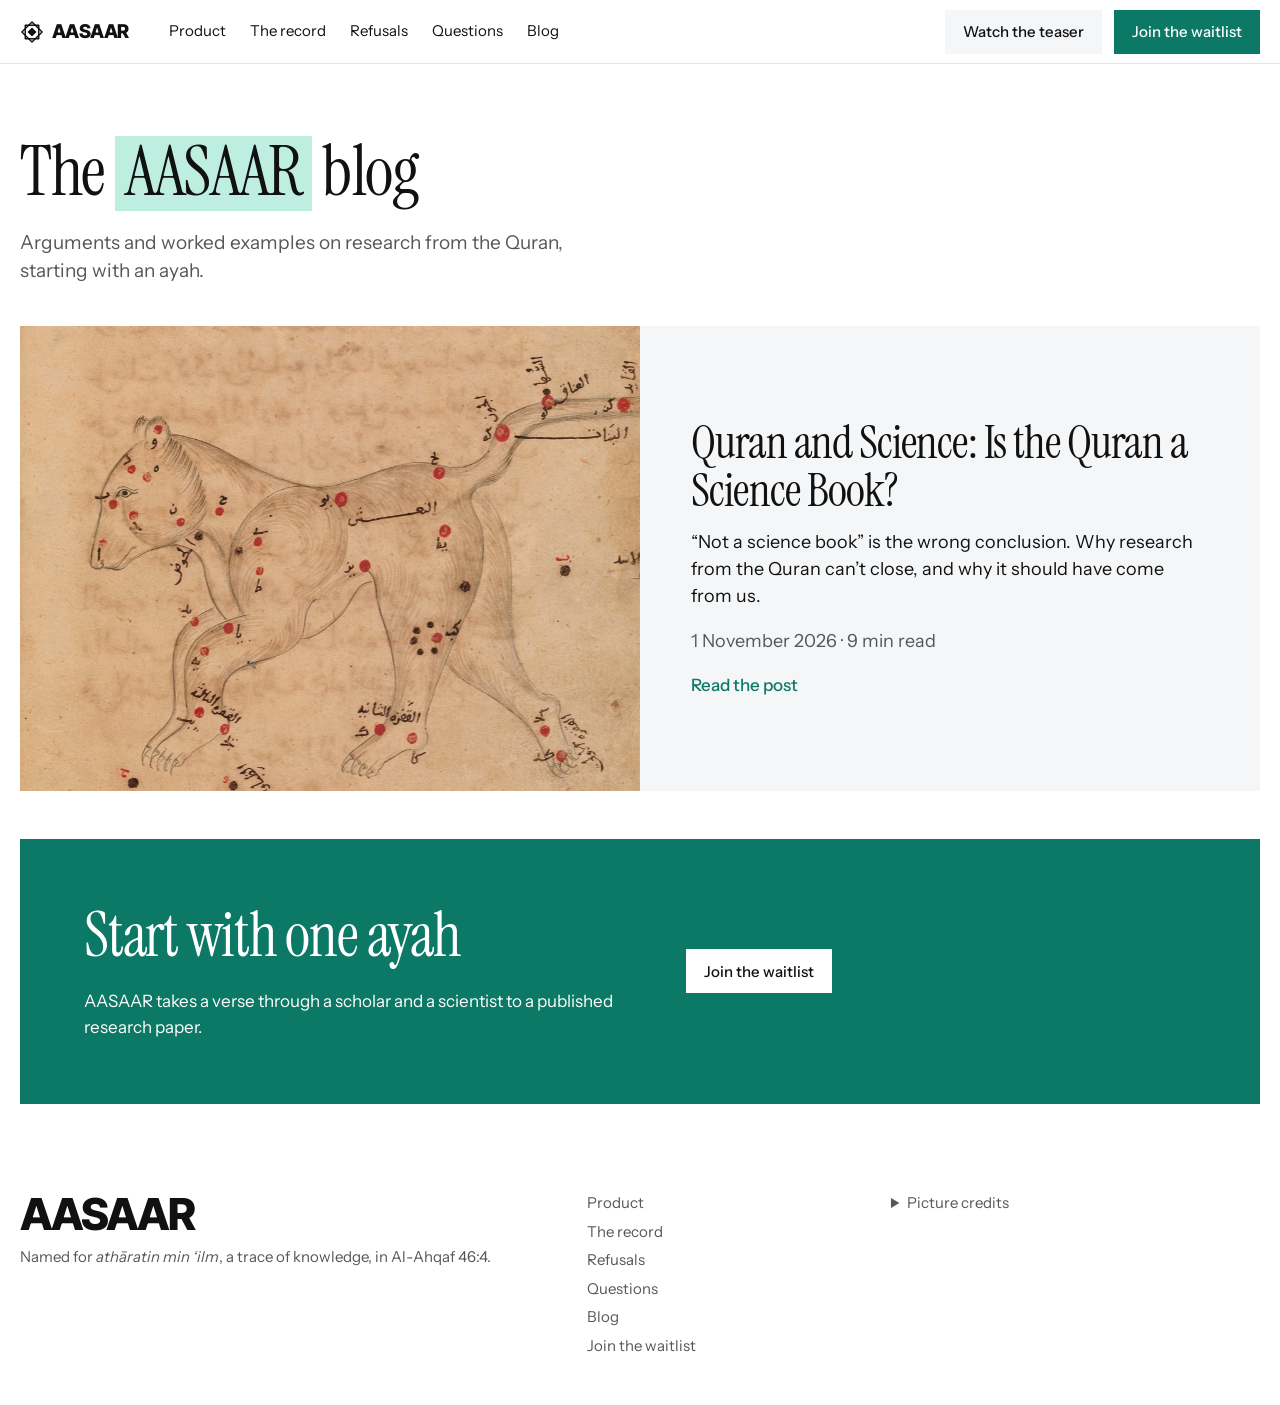
==== blog/index.html @ b554398e "Add a blog with the first post on Quran and science The blog page lists posts, and the first post ar" ====
<!doctype html>
<html lang="en">
<head>
<meta charset="utf-8">
<meta name="viewport" content="width=device-width, initial-scale=1">
<title>Blog: AASAAR</title>
<meta name="description" content="Arguments and worked examples on research from the Quran, from the team behind AASAAR.">
<link rel="canonical" href="https://devv-shayan.github.io/aasaar/blog/">
<meta property="og:title" content="The AASAAR blog">
<meta property="og:description" content="Arguments and worked examples on research from the Quran.">
<meta property="og:image" content="https://devv-shayan.github.io/aasaar/media/reel-poster.jpg">
<meta name="twitter:card" content="summary_large_image">
<link rel="icon" type="image/png" sizes="32x32" href="../assets/favicon-32x32.png">
<link rel="apple-touch-icon" href="../assets/apple-touch-icon.png">
<link rel="preconnect" href="https://fonts.googleapis.com">
<link rel="preconnect" href="https://fonts.gstatic.com" crossorigin>
<link href="https://fonts.googleapis.com/css2?family=Instrument+Sans:wght@400;500;700&family=Instrument+Serif&family=Amiri+Quran&display=swap" rel="stylesheet">
<link href="https://fonts.googleapis.com/css2?family=Inter+Tight:wght@800&text=AASAAR&display=swap" rel="stylesheet">
<link rel="stylesheet" href="../style.css">
</head>
<body>
<svg width="0" height="0" style="position:absolute" aria-hidden="true"><symbol id="mark" viewBox="0 0 100 100">
  <polygon points="22,22 78,22 78,78 22,78" fill="none" stroke="currentColor" stroke-width="6" stroke-linejoin="round"/>
  <polygon points="50,8 92,50 50,92 8,50" fill="none" stroke="currentColor" stroke-width="6" stroke-linejoin="round"/>
  <polygon points="50,31 69,50 50,69 31,50" fill="currentColor"/>
</symbol></svg>

<header class="bar">
  <a class="brand" href="../"><svg width="24" height="24" aria-hidden="true"><use href="#mark"/></svg>AASAAR</a>
  <nav aria-label="Page"><a href="../#tag">Product</a><a href="../#record">The record</a><a href="../#refusals">Refusals</a><a href="../#questions">Questions</a><a href="./" aria-current="page">Blog</a></nav>
  <a class="btn btn--ghost" href="../#reel-section">Watch the teaser</a>
  <a class="btn" href="../#join">Join the waitlist</a>
</header>

<main id="top">
<section class="blog-head wrap">
  <h1>The <mark>AASAAR</mark> blog</h1>
  <p class="lead">Arguments and worked examples on research from the Quran, starting with an ayah.</p>
</section>

<section class="wrap" aria-label="Posts">
  <a class="post-link" href="quran-and-science/">
    <img src="../media/al-sufi-fixed-stars-crop.jpg" alt="A constellation from al-Sufi’s Book of Fixed Stars">
    <div class="post-link__text"><h2 class="post-link__title">Quran and Science: Is the Quran a Science Book?</h2><p>“Not a science book” is the wrong conclusion. Why research from the Quran can’t close, and why it should have come from us.</p><p class="post-meta">1 November 2026 · 9 min read</p><span class="more">Read the post</span></div>
  </a>
</section>

<section class="wrap"><div class="cta">
  <div><h2>Start with one ayah</h2><p>AASAAR takes a verse through a scholar and a scientist to a published research paper.</p></div>
  <div><a class="btn btn--light" href="../#join">Join the waitlist</a></div>
</div></section>
</main>

<footer class="foot wrap">
  <div><p class="foot__name">AASAAR</p><p>Named for <i>athāratin min ‘ilm</i>, a trace of knowledge, in Al-Ahqaf 46:4.</p></div>
  <nav aria-label="Footer"><a href="../#tag">Product</a><a href="../#record">The record</a><a href="../#refusals">Refusals</a><a href="../#questions">Questions</a><a href="./">Blog</a><a href="../#join">Join the waitlist</a></nav>
  <details class="credits"><summary>Picture credits</summary><p>Manuscripts: public domain, via Wikimedia Commons.</p></details>
</footer>
<script src="../blog.js"></script>
</body>
</html>
---- style.css ----
:root{--ink:#111;--soft:#55575a;--line:#e3e5e7;--tone:#f5f6f7;--accent:#0c7866;--tint:#bdeee0;--tint2:#ffe927;--tint3:#ffc9a3;--tint4:#cfdcff;--night:#0b0d0c;
  --serif:"Instrument Serif",Georgia,serif;--text:"Instrument Sans",system-ui,sans-serif;--arabic:"Amiri Quran","Instrument Serif",serif}
*,*::before,*::after{box-sizing:border-box}
html{scroll-behavior:smooth;scroll-padding-top:72px}
body{margin:0;background:#fff;color:var(--ink);font:400 17px/1.5 var(--text);-webkit-font-smoothing:antialiased;overflow-x:clip}
h1,h2,p,ul,dl,dd{margin:0;padding:0}ul{list-style:none}a{color:inherit}img,video{display:block;max-width:100%}
h1,h2{font-family:var(--serif);font-weight:400;letter-spacing:-.02em;line-height:1.05}
h1{font-size:clamp(46px,5.4vw,78px)}h2{font-size:clamp(38px,4.4vw,62px)}
mark{background:linear-gradient(transparent 10%,var(--c,var(--tint)) 10%,var(--c,var(--tint)) 94%,transparent 94%);color:inherit;padding:0 .14em}
.m2{--c:var(--tint2)}.m3{--c:var(--tint3)}.m4{--c:var(--tint4)}
.wrap{width:min(1240px,100% - 40px);margin-inline:auto}
.sr{position:absolute;width:1px;height:1px;overflow:hidden;clip-path:inset(50%)}
:focus-visible{outline:3px solid var(--accent);outline-offset:2px}

.btn{display:inline-flex;align-items:center;justify-content:center;min-height:44px;padding:0 18px;border:0;background:var(--accent);color:#fff;font:500 15px/1 var(--text);text-decoration:none;white-space:nowrap;cursor:pointer;transition:background-color .18s,transform .18s}
.btn:hover{background:#0a5c4e;transform:translateY(-1px)}
.btn--ghost{background:var(--tone);color:var(--ink)}.btn--ghost:hover{background:var(--line)}
.btn--light{background:#fff;color:var(--ink)}.btn--light:hover{background:var(--tone)}

.bar{position:sticky;top:0;z-index:20;display:flex;align-items:center;gap:12px;height:64px;padding:0 max(20px,calc((100% - 1240px)/2));background:#fff;border-bottom:1px solid var(--line)}
.brand{display:flex;gap:8px;align-items:center;font:800 19px/1 "Inter Tight",sans-serif;letter-spacing:-.03em;text-decoration:none;margin-right:28px}
.bar nav{display:flex;gap:24px;margin-right:auto}.bar nav a{font-size:15px;text-decoration:none}.bar nav a:hover{color:var(--accent)}

.hero{display:grid;grid-template-columns:1.05fr 1fr;gap:48px;align-items:center;padding:72px 0 64px}
.note-bar{display:inline-block;padding:5px 10px;background:var(--tint);font-size:14px;text-decoration:none;margin-bottom:24px}
.lead{margin:20px 0 28px;max-width:32em;font-size:19px;color:var(--soft)}
.quick{display:flex;gap:8px;max-width:460px}.quick input{flex:1;min-width:0}
input{min-height:44px;padding:0 12px;border:1px solid var(--line);background:#fff;color:var(--ink);font:400 16px var(--text);width:100%}
.status{font-size:14px;margin-top:8px}.status:empty{display:none}

.panel{background:#fff;border:1px solid var(--line);border-radius:6px;padding:16px;font-size:14px;line-height:1.4;box-shadow:0 12px 32px rgba(0,0,0,.08)}
.row{display:flex;justify-content:space-between;align-items:center;gap:10px}
.line{display:flex;justify-content:space-between;gap:12px;padding:9px 0;border-bottom:1px solid var(--line)}.line em{font-style:normal;color:var(--soft);white-space:nowrap}
.ok{color:var(--accent)!important;font-weight:700}.no{color:#b4540a!important;font-weight:700}
.tag{padding:2px 8px;background:var(--tone);font-size:13px;font-weight:700;font-style:normal;white-space:nowrap}.tag--y{background:var(--tint2)}.tag--g{background:var(--accent);color:#fff}
.dim{color:var(--soft)}.go{color:var(--accent)}
.ayah{margin:10px 0 2px;font:400 clamp(23px,2.2vw,31px)/2.3 var(--arabic);text-align:right}
[lang=ar]{font-family:var(--arabic);font-weight:400}
.tr{color:var(--soft)}.q{margin:12px 0;padding:10px 12px;background:var(--tone)}
.root{display:flex;gap:12px;align-items:baseline;margin-top:12px;padding:8px 12px;background:var(--tint)}.root b{font:400 20px/1.9 var(--arabic)}
.stack{position:relative;height:430px}.stack .panel{position:absolute}
.p-a{top:0;right:0;width:78%}.p-b{top:62px;right:9%;width:80%}.p-c{top:170px;left:0;width:84%}

.names{display:flex;justify-content:space-between;gap:24px;flex-wrap:wrap;padding:28px 0 56px;color:var(--soft);font:400 clamp(20px,2vw,27px)/1 var(--serif)}
.names i{font:400 13px var(--text);margin-left:6px}
.center{text-align:center;padding:72px 0}.center h2{font-size:clamp(46px,5.6vw,80px)}.center p{max-width:38em;margin:18px auto 26px;color:var(--soft);font-size:19px}

.feature{padding:56px 0}
.feature__head{display:flex;justify-content:space-between;align-items:flex-start;gap:32px;margin-bottom:32px}.feature__head p{max-width:36em;margin-top:12px;color:var(--soft)}
.feature__body{display:grid;grid-template-columns:1fr 2fr;gap:40px;align-items:center}.feature__body--flip{grid-template-columns:2fr 1fr}
.points li{padding:16px 0;border-bottom:1px solid var(--line);color:var(--soft);font-size:16px}.points b{display:block;color:var(--ink)}
.stagebox{position:relative;isolation:isolate;overflow:hidden;padding:clamp(24px,5vw,64px);background:var(--ink)}
.stagebox::before{content:"";position:absolute;inset:0;z-index:-1;background:var(--pic) center/cover;opacity:.9;transform:scale(1.1)}
.stagebox .panel{max-width:560px;margin:auto;font-size:15px}
.panel--sheet{padding:28px;border-radius:2px}.sheet{margin:6px 0 16px;font:400 clamp(24px,2.6vw,34px)/1.08 var(--serif)}
dl{display:grid;grid-template-columns:6em 1fr;gap:8px 12px}dt{color:var(--soft)}dd{font-weight:500}

.pixels{display:grid;grid-template-columns:repeat(32,1fr);width:100%}.pixels i{aspect-ratio:1}
.dark{background:var(--night);color:#fff;padding:56px 0 72px}
.dark__head{display:flex;justify-content:space-between;align-items:center;gap:24px;margin-bottom:36px}.dark h2 span{color:#b9bcbf}
.dark video{width:100%;background:#000}
.three{display:grid;grid-template-columns:repeat(3,1fr);gap:32px;margin-top:36px;color:#b9bcbf;font-size:16px}.three b{display:block;color:#fff}

.record{display:grid;grid-template-columns:1.2fr 1fr;gap:56px;align-items:center;padding:72px 0}
.tiles{display:grid;grid-template-columns:repeat(3,1fr);gap:8px}.tiles img{width:100%;aspect-ratio:1;object-fit:cover}
.record p{margin:14px 0;color:var(--soft)}.more{color:var(--accent);font-weight:500}

.refuse{padding:56px 0}.grid3{display:grid;grid-template-columns:repeat(3,1fr);margin-top:32px;border-top:1px solid var(--line);border-left:1px solid var(--line)}
.grid3 p{padding:22px;border-right:1px solid var(--line);border-bottom:1px solid var(--line);color:var(--soft);font-size:16px}.grid3 b{display:block;color:var(--ink);font-size:17px}

.faq{display:grid;grid-template-columns:1fr 2fr;gap:40px;padding:56px 0}
.faq details{padding:15px 0;border-bottom:1px solid var(--line)}.faq summary{cursor:pointer;font-weight:500}.faq details p{margin-top:8px;color:var(--soft)}

.cta{display:grid;grid-template-columns:1.1fr 1fr;gap:40px;align-items:center;margin:48px 0;padding:clamp(28px,5vw,72px);background:var(--accent);color:#fff}
.cta h2{font-size:clamp(40px,4.8vw,68px);margin-bottom:22px}
.chips{display:flex;flex-wrap:wrap;gap:6px;margin-bottom:10px}.chip{position:relative;cursor:pointer}.chip input{position:absolute;inset:0;opacity:0;margin:0;min-height:0;cursor:pointer}
.chip span{display:block;padding:7px 12px;background:#0a5c4e;font-size:15px}.chip input:checked+span{background:#fff;color:var(--ink)}.chip input:focus-visible+span{outline:3px solid var(--tint2)}
.joinform>input{margin-bottom:8px;border-color:transparent}.joinform .quick{max-width:none}.joinform .quick input{border-color:transparent}
.cta__card{color:var(--ink)}

.foot{display:grid;grid-template-columns:2fr 1fr 1.4fr;gap:40px;padding:40px 0 48px;font-size:15px;color:var(--soft)}
.foot__name{font:800 44px/1 "Inter Tight",sans-serif;letter-spacing:-.045em;color:var(--ink);margin-bottom:10px}
.foot nav{display:grid;gap:6px}.foot nav a{text-decoration:none}.credits summary{cursor:pointer}

.center--line{padding:72px 0 16px}
.lenses{display:grid;grid-template-columns:repeat(4,1fr);gap:24px;margin-top:40px;color:var(--soft);font-size:16px}.lenses b{display:block;color:var(--ink)}
.dark__line{margin-top:64px;text-align:center;font-size:clamp(46px,6.6vw,96px)}
.record__line{font:400 clamp(24px,2.3vw,32px)/1.15 var(--serif);color:var(--ink)!important}

.post-link{display:grid;grid-template-columns:1fr 1fr;align-items:center;background:var(--tone);text-decoration:none;transition:background-color .15s}
.post-link:hover{background:var(--line)}.post-link:hover .more{text-decoration:underline}
.post-link img{width:100%;height:100%;aspect-ratio:4/3;object-fit:cover}
.post-link__text{padding:clamp(24px,4vw,56px)}
.post-link__title{font:400 clamp(32px,3.6vw,50px)/1.05 var(--serif);letter-spacing:-.02em}
.post-link__text p{margin:14px 0 18px;font-size:18px}
.post-meta{color:var(--soft);font-size:15px}

.blog-head{padding:72px 0 40px}.blog-head .lead{margin-bottom:0}

.post-head{display:grid;grid-template-columns:1.1fr 1fr;gap:48px;align-items:center;padding:64px 0 48px}
.post-head h1{font-size:clamp(34px,4.9vw,72px)}.post-head .lead{margin:20px 0 16px}
.post-head img{width:100%;aspect-ratio:4/3;object-fit:cover}
.post-body{display:grid;grid-template-columns:minmax(0,720px) minmax(200px,280px);justify-content:space-between;gap:64px;padding-bottom:40px}
.toc{position:sticky;top:88px;align-self:start;padding:20px;background:var(--tone);font-size:15px}
.toc b{display:block;margin-bottom:8px}.toc ul{margin-bottom:16px}.toc li{padding:5px 0}.toc a{text-decoration:none}.toc a:hover{color:var(--accent)}.toc .btn{width:100%}

.prose{font-size:18px;line-height:1.6}
.prose h2{margin:64px 0 16px;font-size:clamp(30px,3.2vw,44px)}.prose>h2:first-child{margin-top:0}
.prose h3{margin:28px 0 6px;font:700 19px/1.3 var(--text)}
.prose p{margin:16px 0}.prose h3+p{margin-top:0}
.prose a:not(.btn){color:var(--accent)}
.prose ul,.prose ol{margin:16px 0;padding-left:1.3em}.prose ul{list-style:disc}.prose ol{list-style:decimal}.prose li{margin:10px 0;padding-left:.2em}
.prose blockquote{margin:24px 0;padding:8px 24px 12px;background:var(--tone)}.prose blockquote .ayah{margin:0}
.prose table{width:100%;margin:24px 0;border-collapse:collapse;font-size:16px}
.prose th,.prose td{padding:12px 16px 12px 0;border-bottom:1px solid var(--line);text-align:left;vertical-align:top}.prose th{font-weight:700}
.prose td:first-child{width:32%}
.prose .tiles{margin:24px 0}.prose span[lang=ar]{white-space:nowrap}.prose .small{color:var(--soft);font-size:16px}.prose .sources li{font-size:16px;margin:6px 0}

@media (max-width:900px){
  .post-link,.post-head,.post-body{grid-template-columns:minmax(0,1fr)}.post-head{gap:28px;padding:44px 0 32px}.post-body{gap:32px}
  .toc{position:static;order:-1}
  .bar nav,.bar .btn--ghost{display:none}.brand{margin-right:auto}
  .hero,.record,.faq,.cta,.foot{grid-template-columns:minmax(0,1fr)}.hero{padding:44px 0}
  .stack{height:450px}.p-a,.p-b,.p-c{width:92%}
  .feature__body,.feature__body--flip{grid-template-columns:minmax(0,1fr)}.feature__body--flip .points{order:2}
  .feature__head,.dark__head{display:block}.dark__head .btn,.feature__head .btn{margin-top:16px}
  .three,.grid3,.lenses{grid-template-columns:1fr}.names{gap:12px 20px;justify-content:flex-start}
}
@media (max-width:520px){.quick{flex-direction:column}.pixels{grid-template-columns:repeat(16,1fr)}}

/* motion: everything starts hidden only when script runs, and only transform and opacity travel */
mark{background-repeat:no-repeat;background-size:100% 100%}
.js mark{background-size:0 100%}
.js .in mark,.js mark.in{background-size:100% 100%;transition:background-size .7s cubic-bezier(.2,.7,.2,1) .25s}
.js .reveal{opacity:0;transform:translateY(22px)}
.js .reveal.in{opacity:1;transform:none;transition:opacity .6s cubic-bezier(.2,.7,.2,1) var(--d,0ms),transform .6s cubic-bezier(.2,.7,.2,1) var(--d,0ms)}
.js .tiles img.reveal{transform:scale(.94)}
.js .tiles img.reveal.in{transform:none}
.stack .panel{transition:translate .2s linear}
.js .stack .panel{animation:drop .7s cubic-bezier(.2,.7,.2,1) both}
.js .p-a{animation-delay:.15s}.js .p-b{animation-delay:.3s}.js .p-c{animation-delay:.45s}
@keyframes drop{from{opacity:0;transform:translateY(28px) scale(.97)}to{opacity:1;transform:none}}
.caret{display:inline-block;width:2px;height:1em;margin-left:2px;vertical-align:-.15em;background:var(--accent);animation:blink 1s steps(2) infinite}
@keyframes blink{50%{opacity:0}}
.pop{animation:pop .4s cubic-bezier(.2,.7,.2,1)}
@keyframes pop{from{opacity:.2;transform:translateY(5px)}to{opacity:1;transform:none}}
#hero-count{display:inline-block}
.stagebox::before{transform:scale(1.14) translateY(var(--y,0px))}
.js .stagebox .panel{transform:translateY(26px);opacity:0}
.js .stagebox.in .panel{transform:none;opacity:1;transition:opacity .6s .15s,transform .6s cubic-bezier(.2,.7,.2,1) .15s}
.stagebox .waiting{color:var(--soft)!important;font-weight:400}
.js .pixels i{opacity:0;transform:scale(.5)}
.js .pixels.in i{opacity:1;transform:none;transition:opacity .25s var(--t,0ms),transform .25s var(--t,0ms)}
.panel{transition:translate .2s}
.stagebox .panel:hover{translate:0 -3px}
.line{transition:background-color .15s}.panel .line:hover{background:var(--tone)}
.grid3 p{transition:background-color .15s}.grid3 p:hover{background:var(--tone)}
.tiles img{transition:scale .2s}.tiles img:hover{scale:1.03}

@media (prefers-reduced-motion:reduce){
  html{scroll-behavior:auto}
  *,*::before,*::after{animation:none!important;transition:none!important}
  .js mark{background-size:100% 100%}
  .js .reveal,.js .stagebox .panel,.js .pixels i{opacity:1;transform:none}
  .caret{display:none}
}

/* blog figures */
.fig{margin:28px 0}.fig img{width:100%}
.fig figcaption{margin-top:8px;color:var(--soft);font-size:15px;line-height:1.4}
.fig--side{float:right;width:42%;margin:6px 0 16px 28px}.prose h2{clear:both}.prose blockquote{display:flow-root}
.notes{padding:20px 24px 28px;background:var(--tone)}.notes .ayah{margin:0 0 12px}
.notes__row{display:grid;grid-template-columns:repeat(3,1fr);gap:12px}
.prose .notes__row p{margin:0;padding:14px;background:var(--tint2);font-size:16px;line-height:1.35;rotate:-1.5deg}
.prose .notes__row p:nth-child(2){rotate:1deg;translate:0 6px}.prose .notes__row p:nth-child(3){rotate:-.5deg}
.notes__row b{display:block;font-size:24px;line-height:1.7}
@media (max-width:600px){.fig--side{float:none;width:100%;margin:24px 0}.notes__row{grid-template-columns:1fr}}
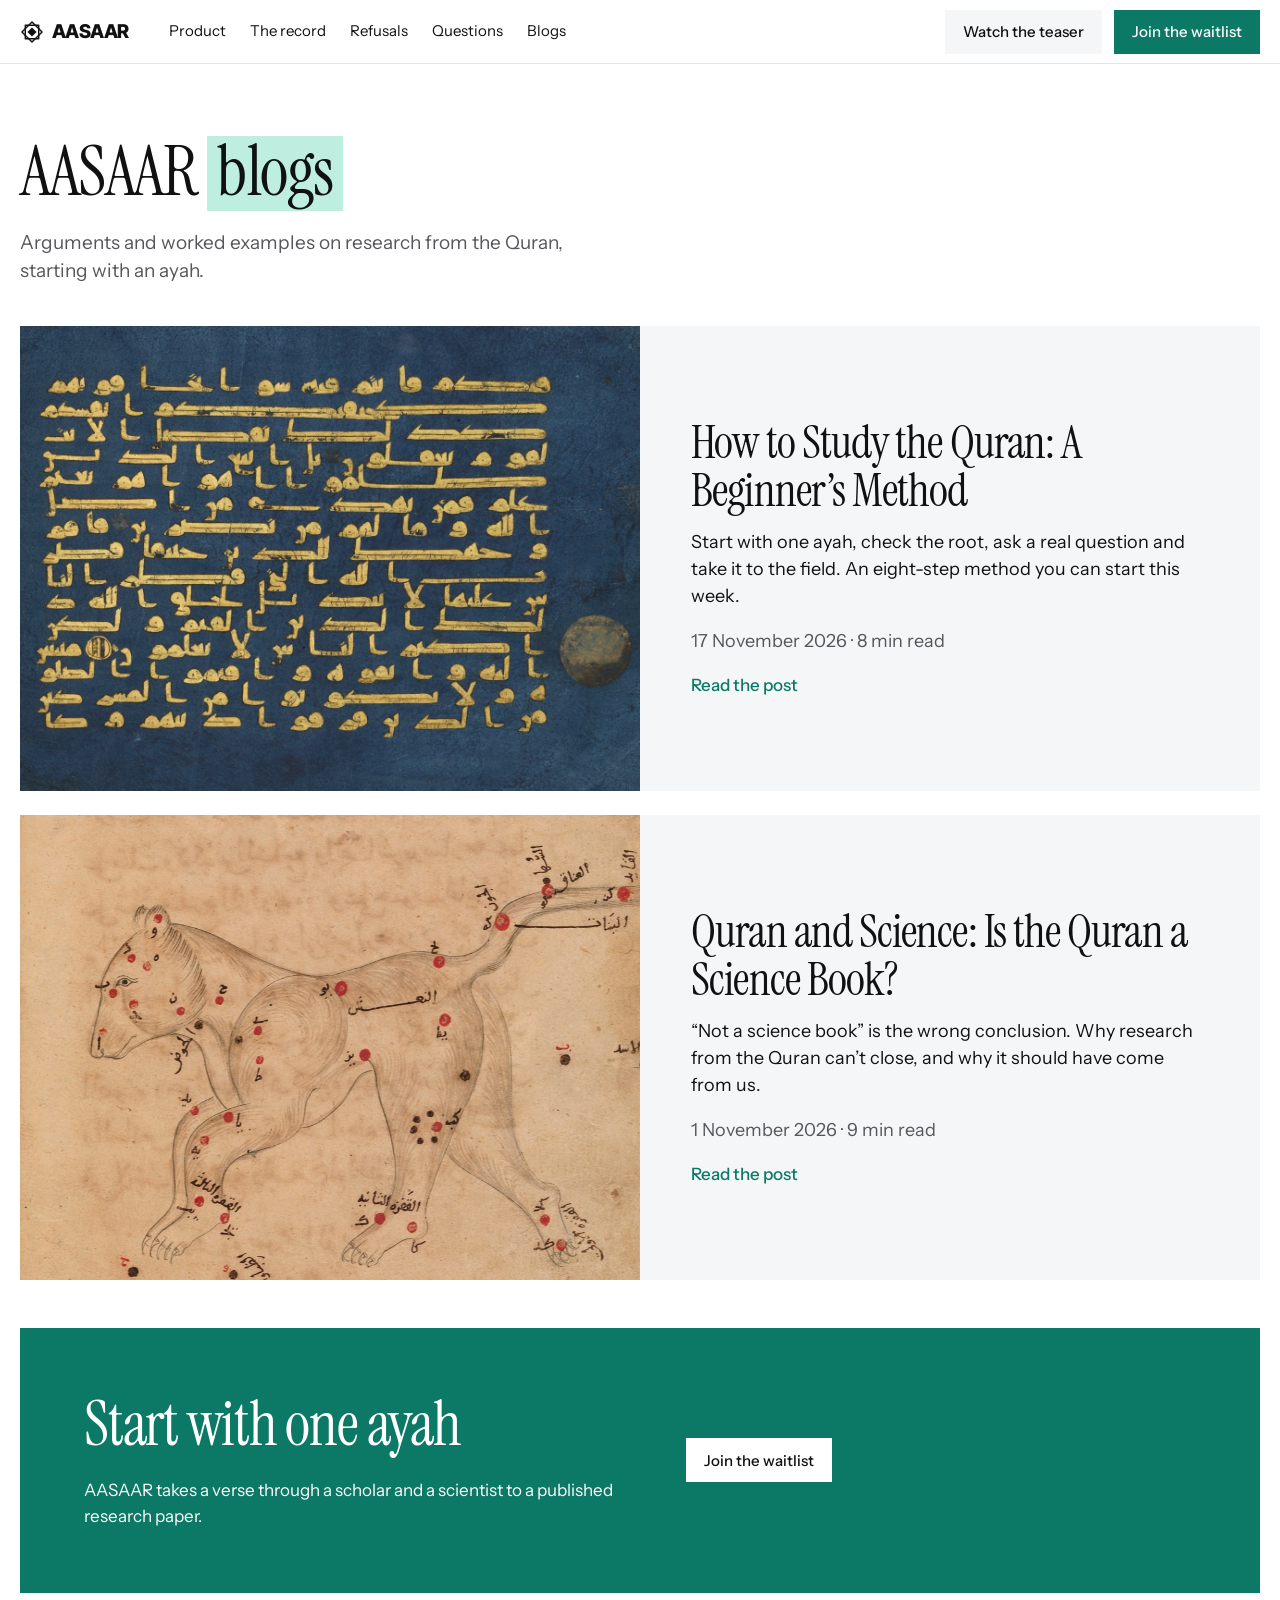
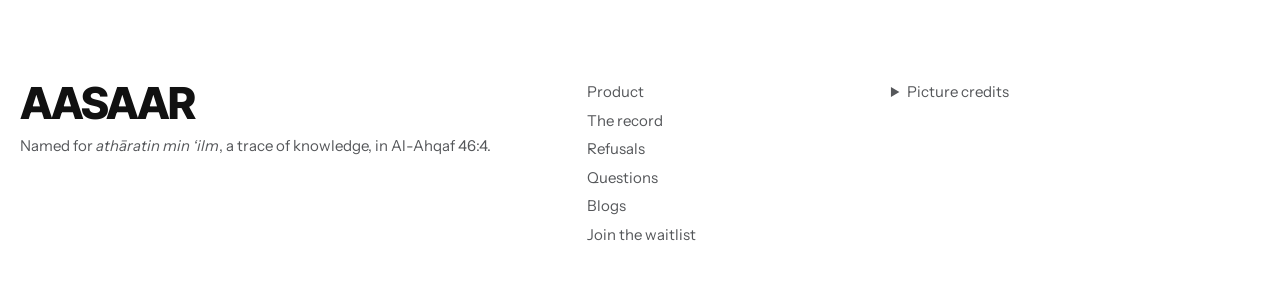
==== commit 62195894: "Add the beginner's guide post and call the blog "Blogs" The new post sets out an eight-step method f" ====
--- a/blog/index.html
+++ b/blog/index.html
@@ -3,10 +3,10 @@
 <head>
 <meta charset="utf-8">
 <meta name="viewport" content="width=device-width, initial-scale=1">
-<title>Blog: AASAAR</title>
+<title>Blogs: AASAAR</title>
 <meta name="description" content="Arguments and worked examples on research from the Quran, from the team behind AASAAR.">
 <link rel="canonical" href="https://devv-shayan.github.io/aasaar/blog/">
-<meta property="og:title" content="The AASAAR blog">
+<meta property="og:title" content="AASAAR blogs">
 <meta property="og:description" content="Arguments and worked examples on research from the Quran.">
 <meta property="og:image" content="https://devv-shayan.github.io/aasaar/media/reel-poster.jpg">
 <meta name="twitter:card" content="summary_large_image">
@@ -27,18 +27,22 @@
 
 <header class="bar">
   <a class="brand" href="../"><svg width="24" height="24" aria-hidden="true"><use href="#mark"/></svg>AASAAR</a>
-  <nav aria-label="Page"><a href="../#tag">Product</a><a href="../#record">The record</a><a href="../#refusals">Refusals</a><a href="../#questions">Questions</a><a href="./" aria-current="page">Blog</a></nav>
+  <nav aria-label="Page"><a href="../#tag">Product</a><a href="../#record">The record</a><a href="../#refusals">Refusals</a><a href="../#questions">Questions</a><a href="./" aria-current="page">Blogs</a></nav>
   <a class="btn btn--ghost" href="../#reel-section">Watch the teaser</a>
   <a class="btn" href="../#join">Join the waitlist</a>
 </header>
 
 <main id="top">
 <section class="blog-head wrap">
-  <h1>The <mark>AASAAR</mark> blog</h1>
+  <h1>AASAAR <mark>blogs</mark></h1>
   <p class="lead">Arguments and worked examples on research from the Quran, starting with an ayah.</p>
 </section>
 
-<section class="wrap" aria-label="Posts">
+<section class="wrap posts" aria-label="Posts">
+  <a class="post-link" href="how-to-study-the-quran/">
+    <img src="../media/blog/blue-quran-folio.jpg" alt="Gold kufic script on indigo parchment">
+    <div class="post-link__text"><h2 class="post-link__title">How to Study the Quran: A Beginner’s Method</h2><p>Start with one ayah, check the root, ask a real question and take it to the field. An eight-step method you can start this week.</p><p class="post-meta">17 November 2026 · 8 min read</p><span class="more">Read the post</span></div>
+  </a>
   <a class="post-link" href="quran-and-science/">
     <img src="../media/al-sufi-fixed-stars-crop.jpg" alt="A constellation from al-Sufi’s Book of Fixed Stars">
     <div class="post-link__text"><h2 class="post-link__title">Quran and Science: Is the Quran a Science Book?</h2><p>“Not a science book” is the wrong conclusion. Why research from the Quran can’t close, and why it should have come from us.</p><p class="post-meta">1 November 2026 · 9 min read</p><span class="more">Read the post</span></div>
@@ -53,8 +57,8 @@
 
 <footer class="foot wrap">
   <div><p class="foot__name">AASAAR</p><p>Named for <i>athāratin min ‘ilm</i>, a trace of knowledge, in Al-Ahqaf 46:4.</p></div>
-  <nav aria-label="Footer"><a href="../#tag">Product</a><a href="../#record">The record</a><a href="../#refusals">Refusals</a><a href="../#questions">Questions</a><a href="./">Blog</a><a href="../#join">Join the waitlist</a></nav>
-  <details class="credits"><summary>Picture credits</summary><p>Manuscripts: public domain, via Wikimedia Commons.</p></details>
+  <nav aria-label="Footer"><a href="../#tag">Product</a><a href="../#record">The record</a><a href="../#refusals">Refusals</a><a href="../#questions">Questions</a><a href="./">Blogs</a><a href="../#join">Join the waitlist</a></nav>
+  <details class="credits"><summary>Picture credits</summary><p>Manuscripts: public domain, via Wikimedia Commons. Folio from the “Blue Qur’an” (2004.88): public domain, The Metropolitan Museum of Art.</p></details>
 </footer>
 <script src="../blog.js"></script>
 </body>
--- a/style.css
+++ b/style.css
@@ -88,7 +88,7 @@
 .record__line{font:400 clamp(24px,2.3vw,32px)/1.15 var(--serif);color:var(--ink)!important}
 
 .post-link{display:grid;grid-template-columns:1fr 1fr;align-items:center;background:var(--tone);text-decoration:none;transition:background-color .15s}
-.post-link:hover{background:var(--line)}.post-link:hover .more{text-decoration:underline}
+.post-link:hover{background:var(--line)}.posts{display:grid;gap:24px}.post-link:hover .more{text-decoration:underline}
 .post-link img{width:100%;height:100%;aspect-ratio:4/3;object-fit:cover}
 .post-link__text{padding:clamp(24px,4vw,56px)}
 .post-link__title{font:400 clamp(32px,3.6vw,50px)/1.05 var(--serif);letter-spacing:-.02em}
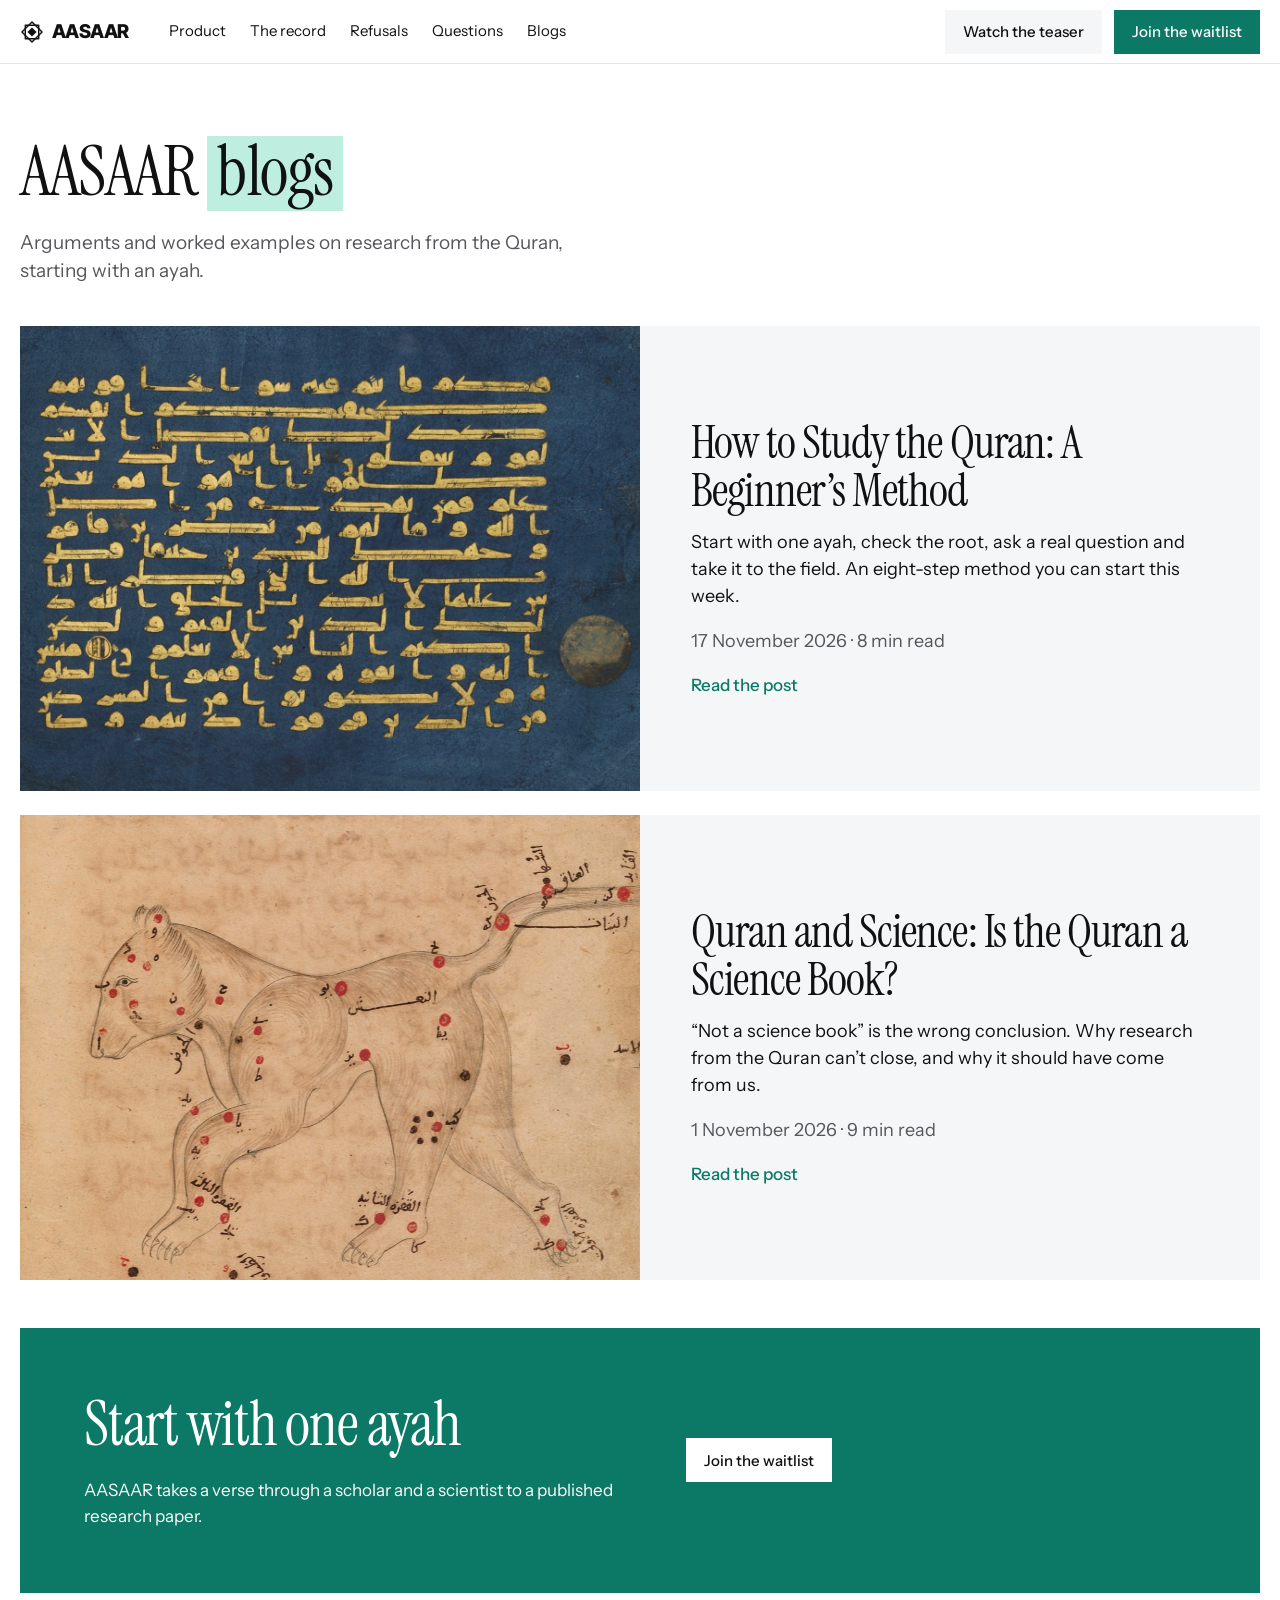
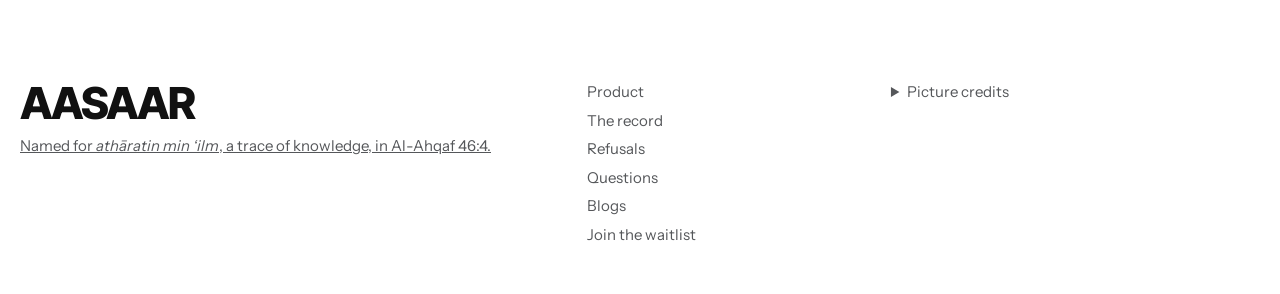
==== commit 93a9408e: "Add a page on why the platform is called AASAAR The page tells the story of the name from Quran 46:4" ====
--- a/blog/index.html
+++ b/blog/index.html
@@ -56,7 +56,7 @@
 </main>
 
 <footer class="foot wrap">
-  <div><p class="foot__name">AASAAR</p><p>Named for <i>athāratin min ‘ilm</i>, a trace of knowledge, in Al-Ahqaf 46:4.</p></div>
+  <div><p class="foot__name">AASAAR</p><p><a href="../why-aasaar/">Named for <i>athāratin min ‘ilm</i>, a trace of knowledge, in Al-Ahqaf 46:4.</a></p></div>
   <nav aria-label="Footer"><a href="../#tag">Product</a><a href="../#record">The record</a><a href="../#refusals">Refusals</a><a href="../#questions">Questions</a><a href="./">Blogs</a><a href="../#join">Join the waitlist</a></nav>
   <details class="credits"><summary>Picture credits</summary><p>Manuscripts: public domain, via Wikimedia Commons. Folio from the “Blue Qur’an” (2004.88): public domain, The Metropolitan Museum of Art.</p></details>
 </footer>
--- a/style.css
+++ b/style.css
@@ -118,7 +118,7 @@
 
 @media (max-width:900px){
   .post-link,.post-head,.post-body{grid-template-columns:minmax(0,1fr)}.post-head{gap:28px;padding:44px 0 32px}.post-body{gap:32px}
-  .toc{position:static;order:-1}
+  .toc{position:static;order:-1}.toc--end{order:0}
   .bar nav,.bar .btn--ghost{display:none}.brand{margin-right:auto}
   .hero,.record,.faq,.cta,.foot{grid-template-columns:minmax(0,1fr)}.hero{padding:44px 0}
   .stack{height:450px}.p-a,.p-b,.p-c{width:92%}
@@ -168,7 +168,7 @@
 /* blog figures */
 .fig{margin:28px 0}.fig img{width:100%}
 .fig figcaption{margin-top:8px;color:var(--soft);font-size:15px;line-height:1.4}
-.fig--side{float:right;width:42%;margin:6px 0 16px 28px}.prose h2{clear:both}.prose blockquote{display:flow-root}
+.fig--side{float:right;width:42%;margin:6px 0 16px 28px}.prose h2{clear:both}.prose blockquote{display:flow-root}.toc .ayah{margin:6px 0 4px;text-align:right}.toc p{margin-bottom:16px}
 .notes{padding:20px 24px 28px;background:var(--tone)}.notes .ayah{margin:0 0 12px}
 .notes__row{display:grid;grid-template-columns:repeat(3,1fr);gap:12px}
 .prose .notes__row p{margin:0;padding:14px;background:var(--tint2);font-size:16px;line-height:1.35;rotate:-1.5deg}
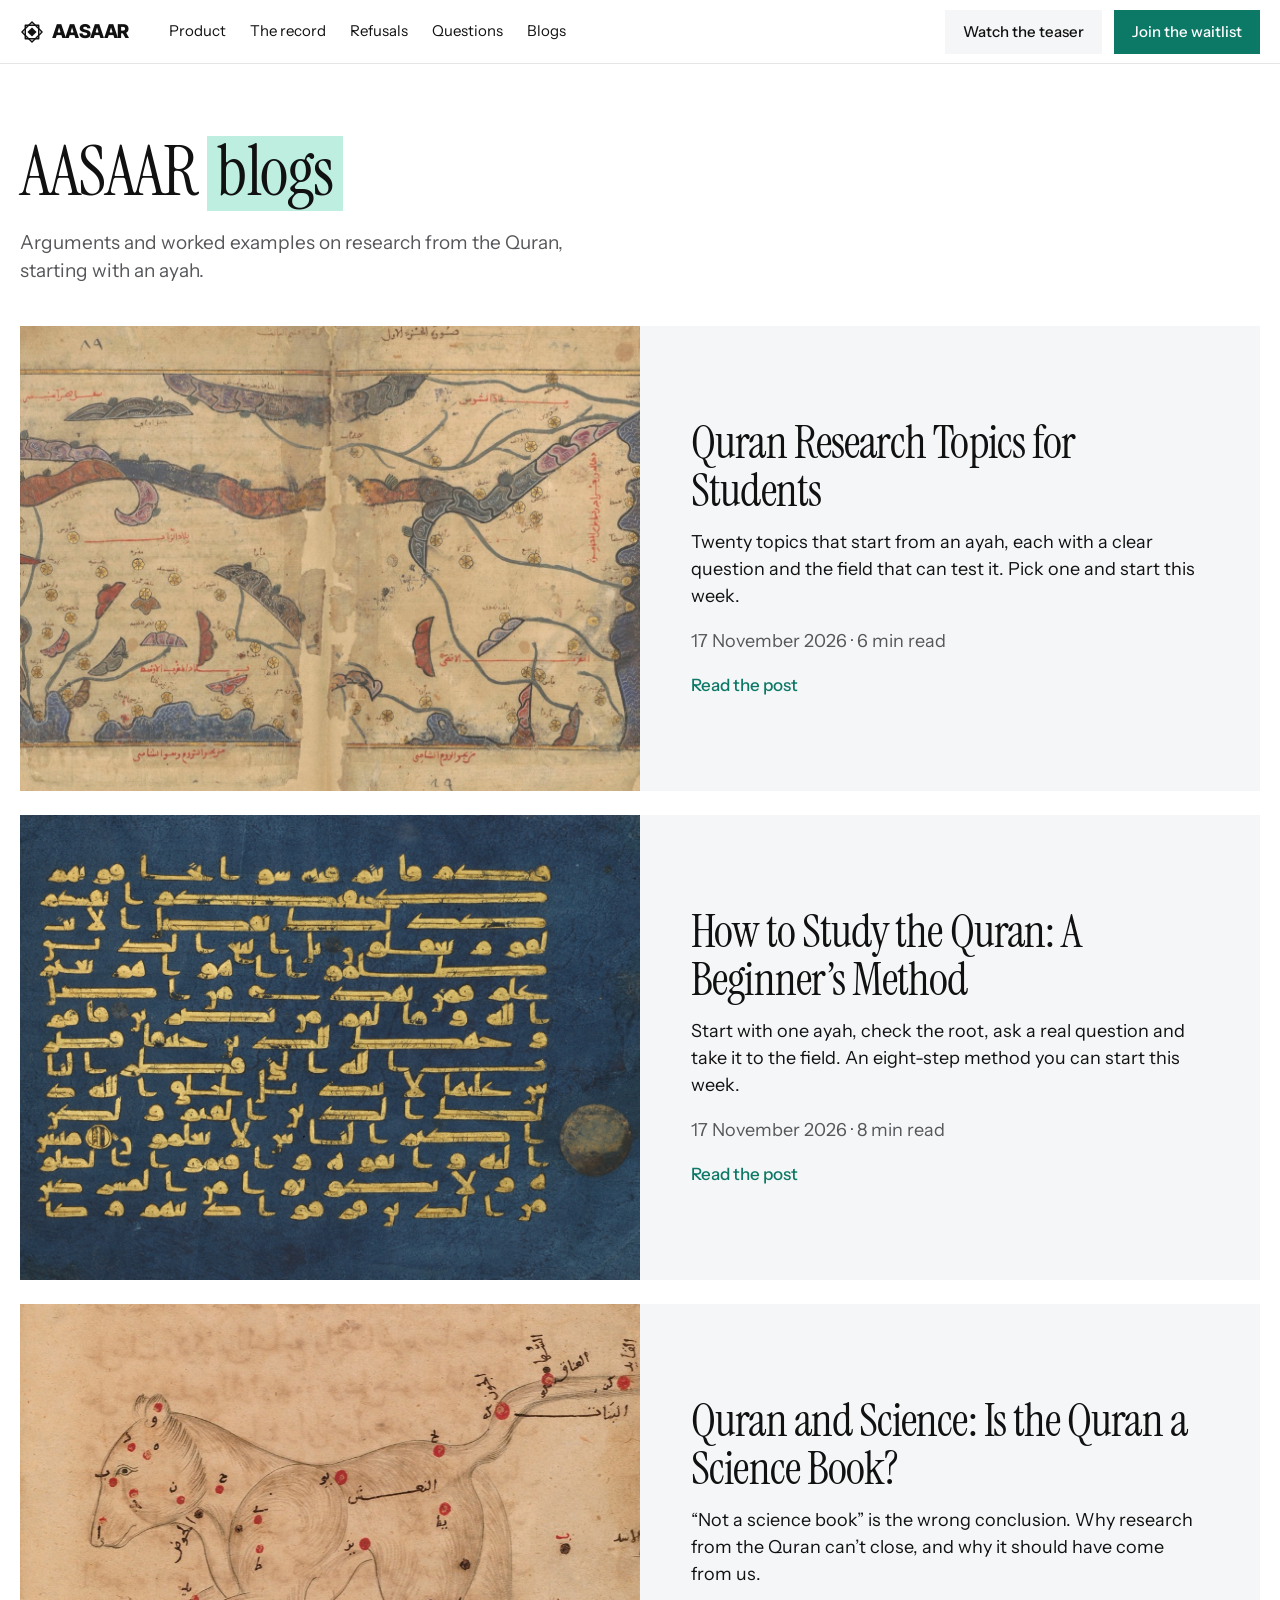
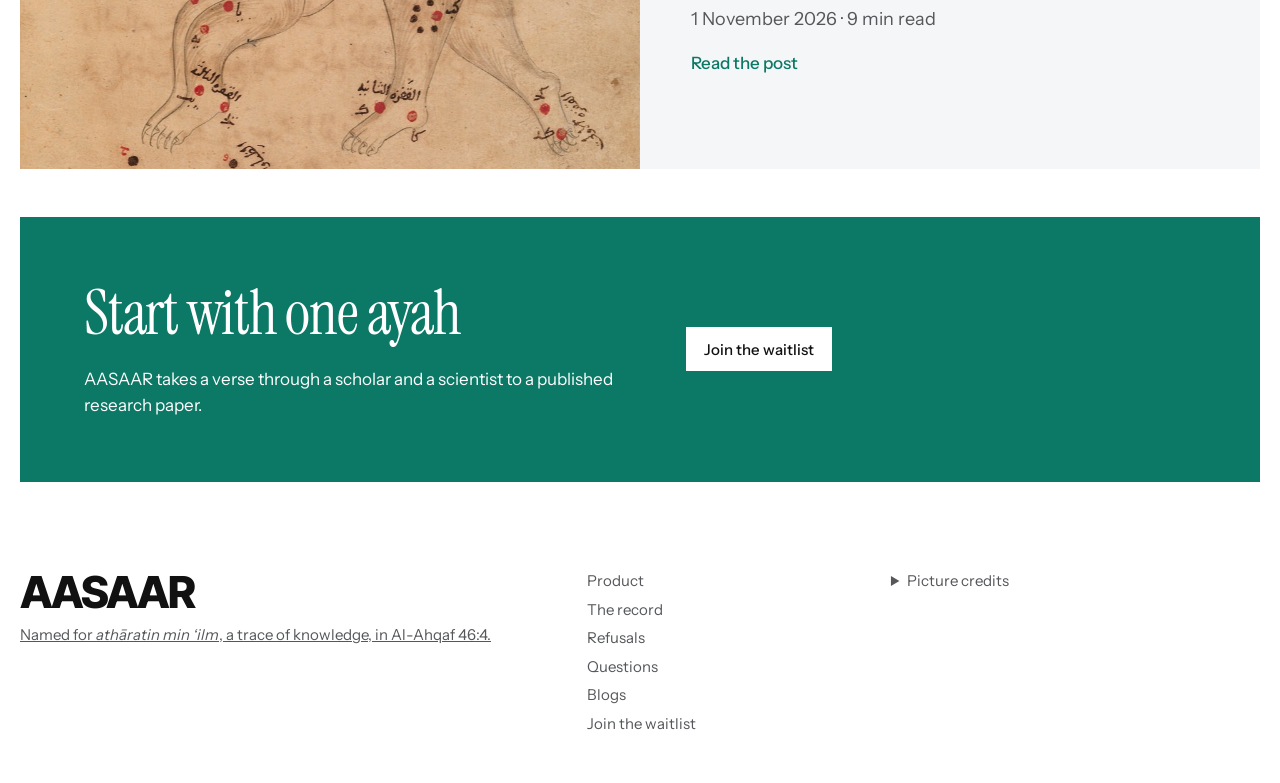
==== commit d0c8d55c: "Add the research topics post The post lists 20 Quran research topics, each pairing an ayah with a qu" ====
--- a/blog/index.html
+++ b/blog/index.html
@@ -39,6 +39,10 @@
 </section>
 
 <section class="wrap posts" aria-label="Posts">
+  <a class="post-link" href="quran-research-topics/">
+    <img src="../media/al-idrisi-nuzhat-al-mushtaq.jpg" alt="Tabula Rogeriana by Al-Idrisi">
+    <div class="post-link__text"><h2 class="post-link__title">Quran Research Topics for Students</h2><p>Twenty topics that start from an ayah, each with a clear question and the field that can test it. Pick one and start this week.</p><p class="post-meta">17 November 2026 · 6 min read</p><span class="more">Read the post</span></div>
+  </a>
   <a class="post-link" href="how-to-study-the-quran/">
     <img src="../media/blog/blue-quran-folio.jpg" alt="Gold kufic script on indigo parchment">
     <div class="post-link__text"><h2 class="post-link__title">How to Study the Quran: A Beginner’s Method</h2><p>Start with one ayah, check the root, ask a real question and take it to the field. An eight-step method you can start this week.</p><p class="post-meta">17 November 2026 · 8 min read</p><span class="more">Read the post</span></div>
--- a/style.css
+++ b/style.css
@@ -174,4 +174,4 @@
 .prose .notes__row p{margin:0;padding:14px;background:var(--tint2);font-size:16px;line-height:1.35;rotate:-1.5deg}
 .prose .notes__row p:nth-child(2){rotate:1deg;translate:0 6px}.prose .notes__row p:nth-child(3){rotate:-.5deg}
 .notes__row b{display:block;font-size:24px;line-height:1.7}
-@media (max-width:600px){.fig--side{float:none;width:100%;margin:24px 0}.notes__row{grid-template-columns:1fr}}
+@media (max-width:600px){.fig--side{float:none;width:100%;margin:24px 0}.topics thead{display:none}.topics tr{display:block;padding:14px 0;border-bottom:1px solid var(--line)}.topics td{display:block;width:auto!important;padding:2px 0;border:0}.topics td:first-child{color:var(--soft);font-size:15px}.topics td:nth-child(2){font-weight:500}.topics td[data-label]{color:var(--soft);font-size:15px}.topics td[data-label]::before{content:attr(data-label)}.notes__row{grid-template-columns:1fr}}
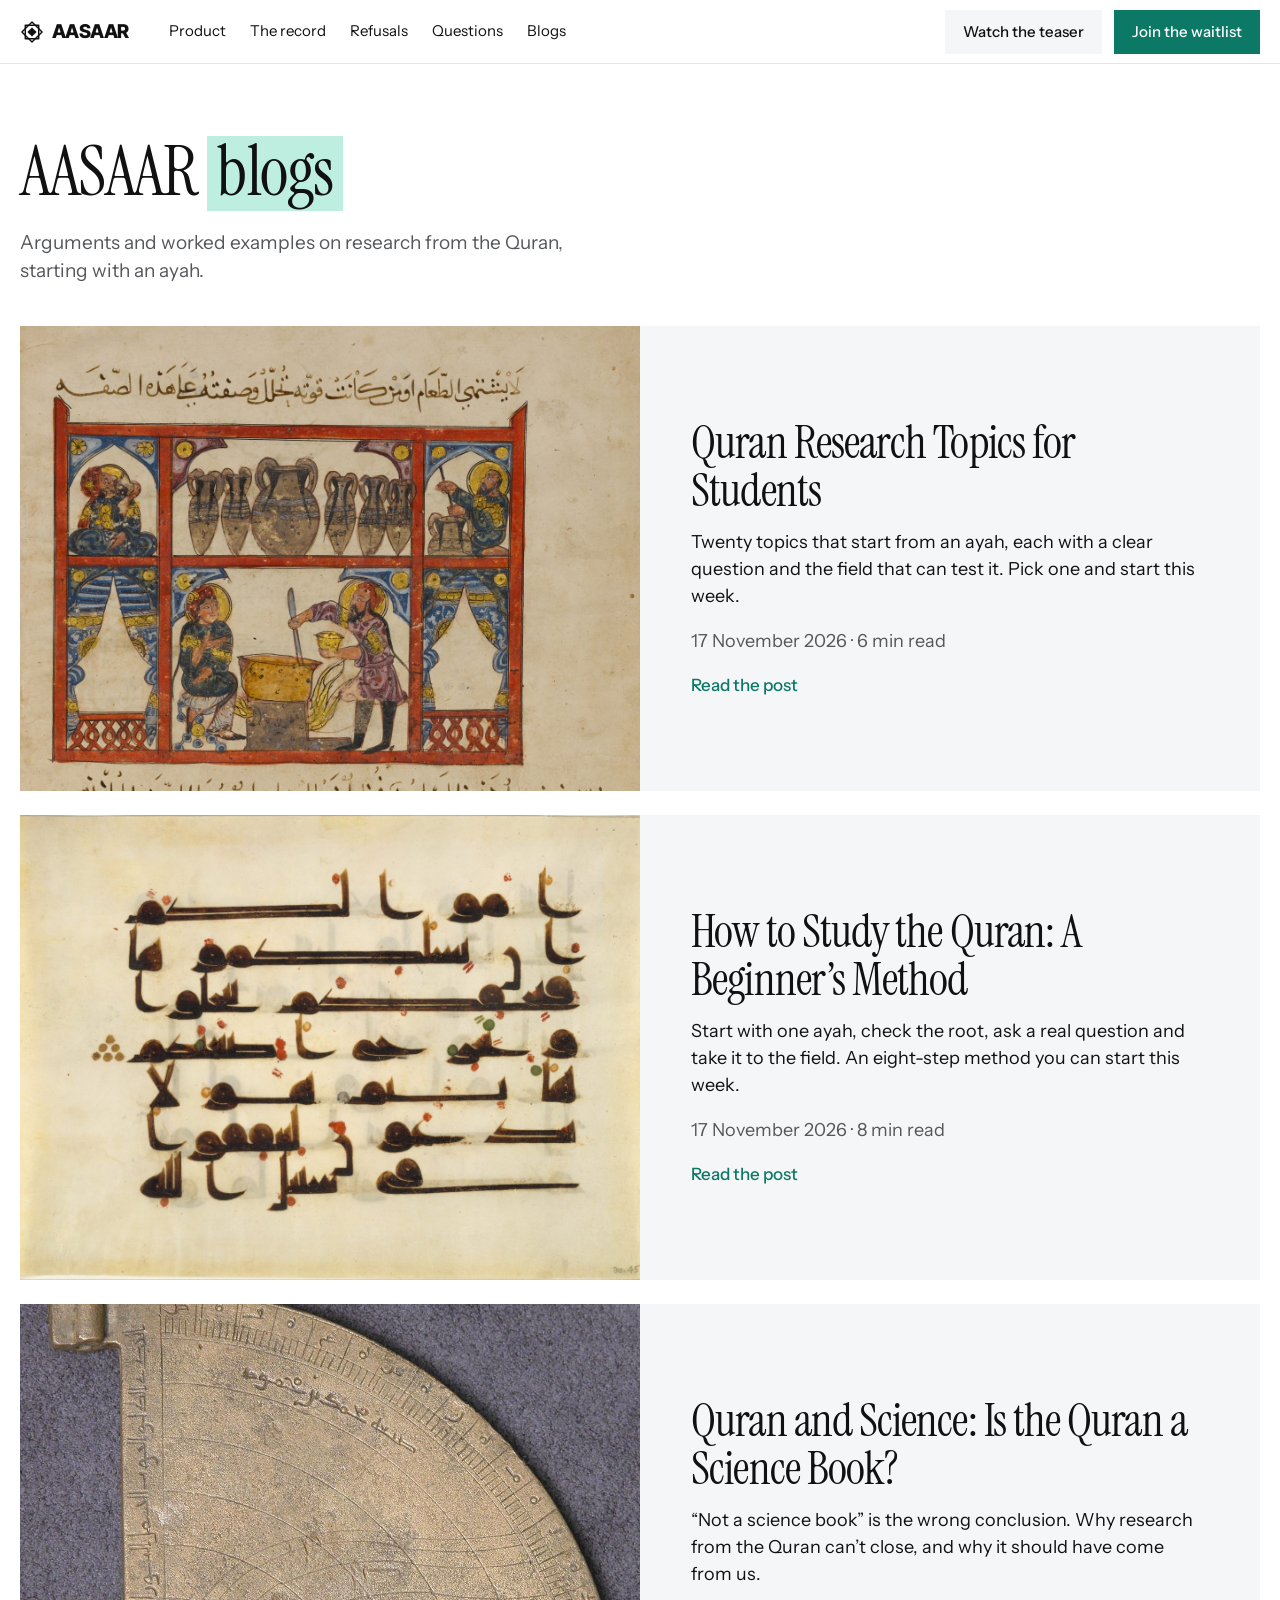
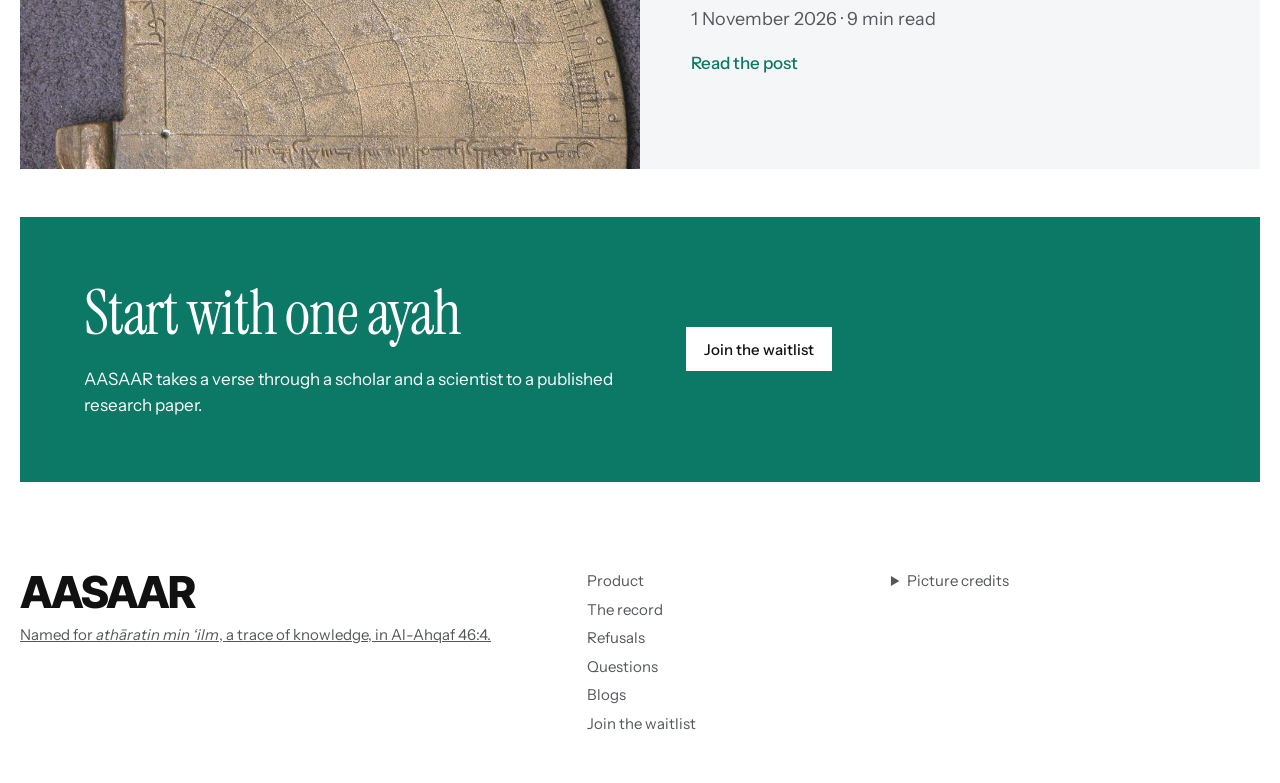
==== commit f7b5f692: "Give each blog post its own images The posts no longer reuse the landing page manuscripts or each ot" ====
--- a/blog/index.html
+++ b/blog/index.html
@@ -40,15 +40,15 @@
 
 <section class="wrap posts" aria-label="Posts">
   <a class="post-link" href="quran-research-topics/">
-    <img src="../media/al-idrisi-nuzhat-al-mushtaq.jpg" alt="Tabula Rogeriana by Al-Idrisi">
+    <img src="../media/blog/topic-honey.jpg" alt="Two men preparing medicine from honey in a pot">
     <div class="post-link__text"><h2 class="post-link__title">Quran Research Topics for Students</h2><p>Twenty topics that start from an ayah, each with a clear question and the field that can test it. Pick one and start this week.</p><p class="post-meta">17 November 2026 · 6 min read</p><span class="more">Read the post</span></div>
   </a>
   <a class="post-link" href="how-to-study-the-quran/">
-    <img src="../media/blog/blue-quran-folio.jpg" alt="Gold kufic script on indigo parchment">
+    <img src="../media/blog/study-quran-folio.jpg" alt="Brown kufic script on parchment">
     <div class="post-link__text"><h2 class="post-link__title">How to Study the Quran: A Beginner’s Method</h2><p>Start with one ayah, check the root, ask a real question and take it to the field. An eight-step method you can start this week.</p><p class="post-meta">17 November 2026 · 8 min read</p><span class="more">Read the post</span></div>
   </a>
   <a class="post-link" href="quran-and-science/">
-    <img src="../media/al-sufi-fixed-stars-crop.jpg" alt="A constellation from al-Sufi’s Book of Fixed Stars">
+    <img src="../media/blog/science-quadrant.jpg" alt="A brass horary quadrant engraved with Arabic scales">
     <div class="post-link__text"><h2 class="post-link__title">Quran and Science: Is the Quran a Science Book?</h2><p>“Not a science book” is the wrong conclusion. Why research from the Quran can’t close, and why it should have come from us.</p><p class="post-meta">1 November 2026 · 9 min read</p><span class="more">Read the post</span></div>
   </a>
 </section>
@@ -62,7 +62,7 @@
 <footer class="foot wrap">
   <div><p class="foot__name">AASAAR</p><p><a href="../why-aasaar/">Named for <i>athāratin min ‘ilm</i>, a trace of knowledge, in Al-Ahqaf 46:4.</a></p></div>
   <nav aria-label="Footer"><a href="../#tag">Product</a><a href="../#record">The record</a><a href="../#refusals">Refusals</a><a href="../#questions">Questions</a><a href="./">Blogs</a><a href="../#join">Join the waitlist</a></nav>
-  <details class="credits"><summary>Picture credits</summary><p>Manuscripts: public domain, via Wikimedia Commons. Folio from the “Blue Qur’an” (2004.88): public domain, The Metropolitan Museum of Art.</p></details>
+  <details class="credits"><summary>Picture credits</summary><p>Manuscripts: public domain, via Wikimedia Commons. Qur’an folio (30.45), horary quadrant (36.20.54) and “Preparing Medicine from Honey” (57.51.21): public domain, The Metropolitan Museum of Art.</p></details>
 </footer>
 <script src="../blog.js"></script>
 </body>
--- a/style.css
+++ b/style.css
@@ -114,7 +114,7 @@
 .prose table{width:100%;margin:24px 0;border-collapse:collapse;font-size:16px}
 .prose th,.prose td{padding:12px 16px 12px 0;border-bottom:1px solid var(--line);text-align:left;vertical-align:top}.prose th{font-weight:700}
 .prose td:first-child{width:32%}
-.prose .tiles{margin:24px 0}.prose span[lang=ar]{white-space:nowrap}.prose .small{color:var(--soft);font-size:16px}.prose .sources li{font-size:16px;margin:6px 0}
+.prose .tiles{margin:24px 0}.fig .tiles{margin:0}.fig-pair{display:grid;grid-template-columns:1fr 1fr;gap:12px}.fig-pair img{width:100%;aspect-ratio:1;object-fit:cover}.fig--half{max-width:50%}.prose span[lang=ar]{white-space:nowrap}.prose .small{color:var(--soft);font-size:16px}.prose .sources li{font-size:16px;margin:6px 0}
 
 @media (max-width:900px){
   .post-link,.post-head,.post-body{grid-template-columns:minmax(0,1fr)}.post-head{gap:28px;padding:44px 0 32px}.post-body{gap:32px}
@@ -174,4 +174,4 @@
 .prose .notes__row p{margin:0;padding:14px;background:var(--tint2);font-size:16px;line-height:1.35;rotate:-1.5deg}
 .prose .notes__row p:nth-child(2){rotate:1deg;translate:0 6px}.prose .notes__row p:nth-child(3){rotate:-.5deg}
 .notes__row b{display:block;font-size:24px;line-height:1.7}
-@media (max-width:600px){.fig--side{float:none;width:100%;margin:24px 0}.topics thead{display:none}.topics tr{display:block;padding:14px 0;border-bottom:1px solid var(--line)}.topics td{display:block;width:auto!important;padding:2px 0;border:0}.topics td:first-child{color:var(--soft);font-size:15px}.topics td:nth-child(2){font-weight:500}.topics td[data-label]{color:var(--soft);font-size:15px}.topics td[data-label]::before{content:attr(data-label)}.notes__row{grid-template-columns:1fr}}
+@media (max-width:600px){.fig--side{float:none;width:100%;margin:24px 0}.fig--half{max-width:none}.topics thead{display:none}.topics tr{display:block;padding:14px 0;border-bottom:1px solid var(--line)}.topics td{display:block;width:auto!important;padding:2px 0;border:0}.topics td:first-child{color:var(--soft);font-size:15px}.topics td:nth-child(2){font-weight:500}.topics td[data-label]{color:var(--soft);font-size:15px}.topics td[data-label]::before{content:attr(data-label)}.notes__row{grid-template-columns:1fr}}
